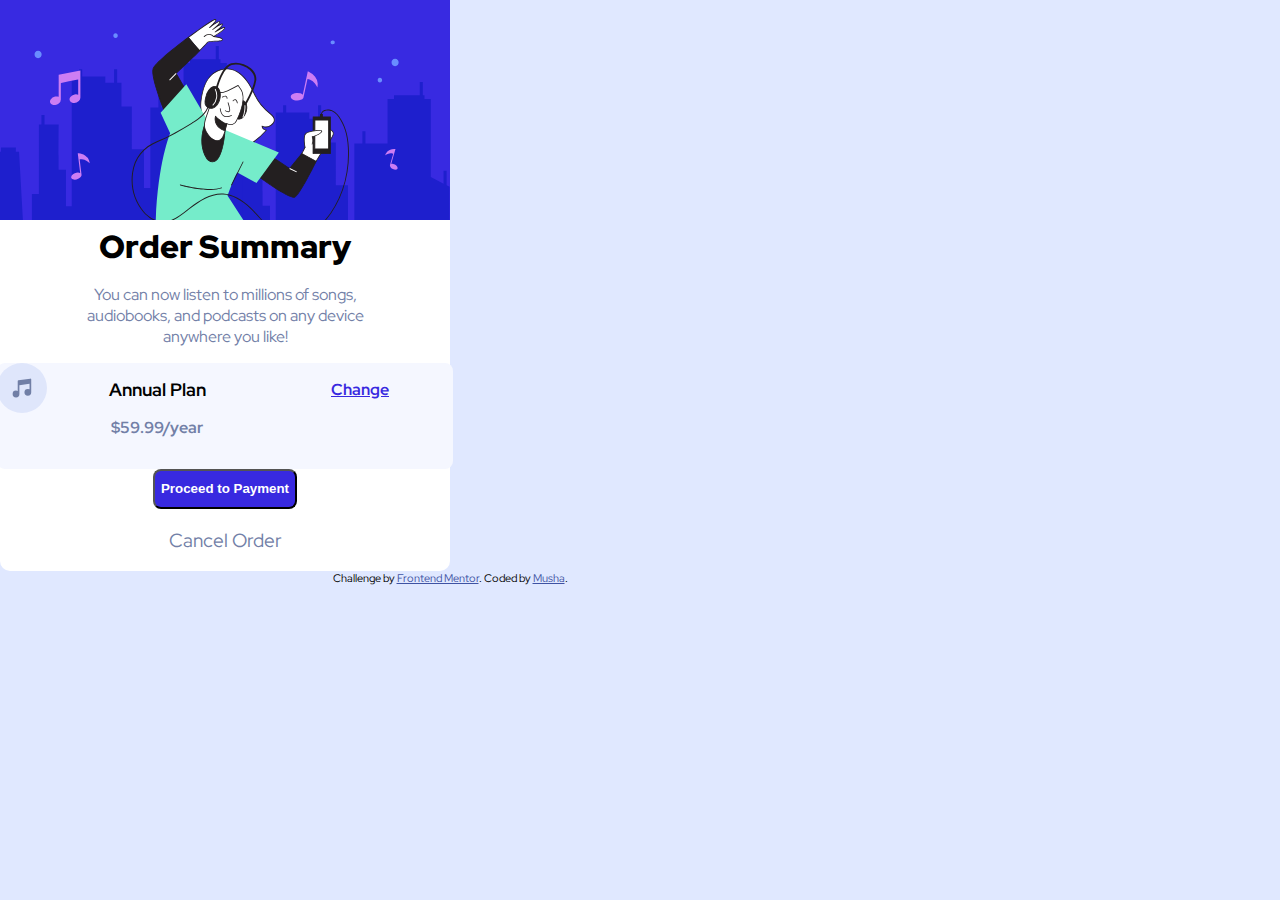
==== index.html @ b61687c1 "commit all" ====
<!DOCTYPE html>
<html lang="en">

<head>
  <meta charset="UTF-8">
  <meta name="viewport" content="width=device-width, initial-scale=1.0"> <!-- displays site properly based on user's device -->

  <link rel="icon" type="image/png" sizes="32x32" href="./images/favicon-32x32.png">

  <title>Frontend Mentor | Order summary card</title>

  <link rel="stylesheet" href="style.css">
</head>

<body>
  <div class="big_div">
    <div class="img_part">
      <img src="./images/illustration-hero.svg" alt="illustration-hero">
    </div>
    <h1>Order Summary</h1>

    <p> You can now listen to millions of songs, audiobooks, and podcasts on any
      device anywhere you like!</p>
    <div class="plan_part">
      <img class="icon_music" src="./images/icon-music.svg" alt="icon-music">
      <h2>Annual Plan
        <p>$59.99/year</p>
      </h2>

      <p class="underlined"> Change</p>
    </div>
    <button>Proceed to Payment</button>
    <h3>Cancel Order</h3>
  </div>
  <div class="attribution">
    Challenge by <a href="https://www.frontendmentor.io?ref=challenge" target="_blank">Frontend Mentor</a>.
    Coded by <a href="#">Musha</a>.
  </div>
</body>

</html>
---- style.css ----
@import url("https://fonts.googleapis.com/css2?family=Red+Hat+Display:wght@500;700;900&display=swap");

body {
    margin: 0;
    padding: 0;
    max-width: 100vh;
    background-color: hsl(225, 100%, 94%);
    font-family: "Red Hat Display", sans-serif;
}
.big_div {
    display: grid;
    justify-items: center;
    place-content: center;
    text-align: center;
    border-radius: 10px;
    background-color: #fff;
    width: 50%;
}
.img_part{
   
}
h1 {
    text-align: center;
    font-weight: 900;
    margin: 0;
}

p {
    color: hsl(224, 23%, 55%);
    font-size: 16px;
    margin: 0;
    padding: 1rem 4rem 1rem;
}
.plan_part{
    border-radius: 8px;
    background-color:hsl(225, 100%, 98%);
    display: flex;
}
.icon_music{
   max-width: 70px;
   height: 50px;
}
h2{
   font-size: 18px;
}
p.underlined{
    color: hsl(245, 75%, 52%);
    font-weight: bold;
    text-decoration: underline;
    cursor: pointer;
}
button{
 max-width: 40%;
 border-radius: 8px;
 height: 40px;
 background-color: hsl(245, 75%, 52%);
 color: #fff;
 font-weight: bold;
 cursor: pointer;
}

button :active {
  background-color: hsl(225, 100%, 94%);  
}
h3{
    color:hsl(224, 23%, 55%);
    font-weight: 400;
    cursor: pointer;
}
.attribution {
    font-size: 11px;
    text-align: center;
}
.attribution a {
    color: hsl(228, 45%, 44%);
}
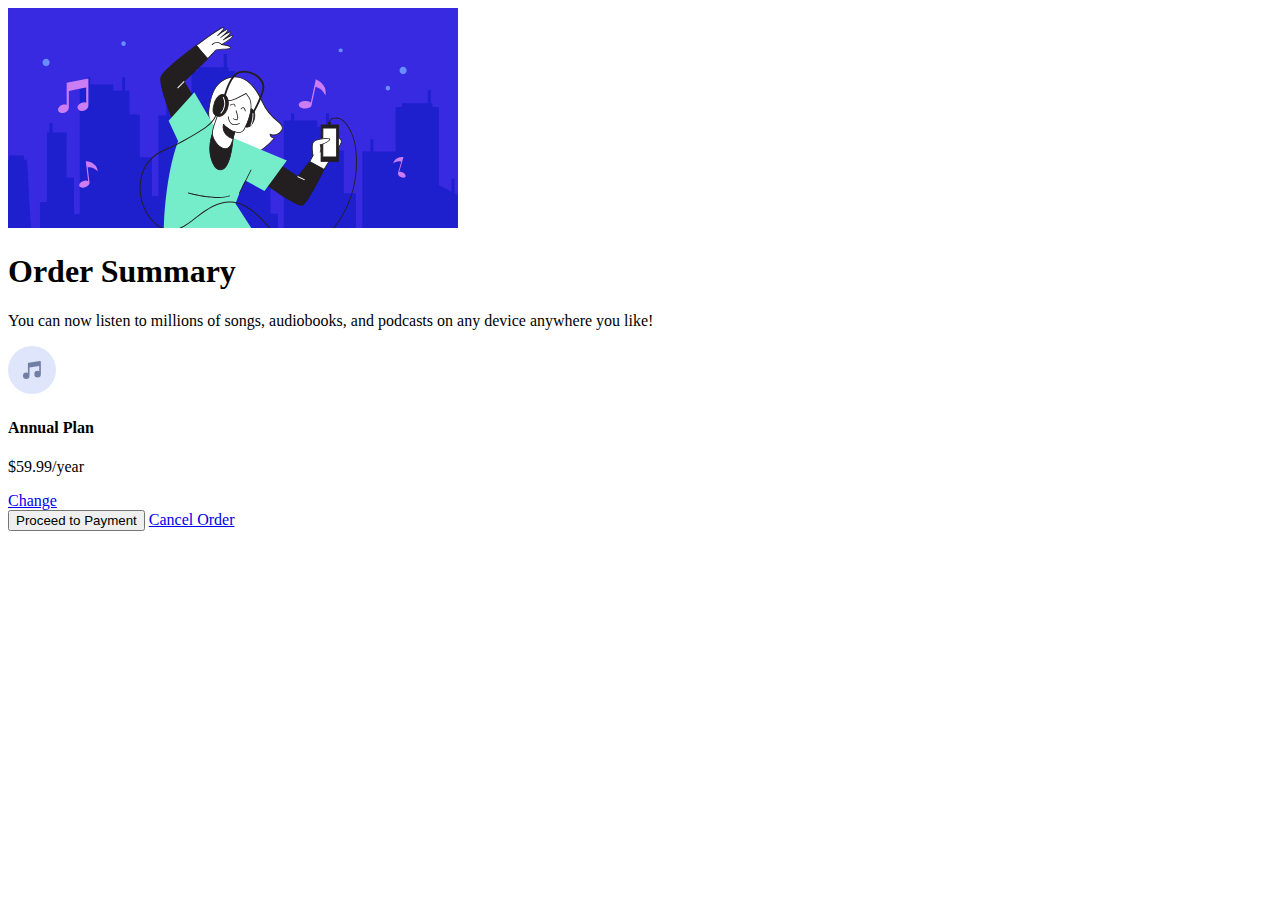
==== commit 784b512a: "changed" ====
--- a/index.html
+++ b/index.html
@@ -2,40 +2,35 @@
 <html lang="en">
 
 <head>
-  <meta charset="UTF-8">
-  <meta name="viewport" content="width=device-width, initial-scale=1.0"> <!-- displays site properly based on user's device -->
-
-  <link rel="icon" type="image/png" sizes="32x32" href="./images/favicon-32x32.png">
-
-  <title>Frontend Mentor | Order summary card</title>
-
-  <link rel="stylesheet" href="style.css">
+    <meta charset="UTF-8">
+    <meta http-equiv="X-UA-Compatible" content="IE=edge">
+    <meta name="viewport" content="width=device-width, initial-scale=1.0">
+    <title>Document</title>
+    <link rel="stylesheet" href="./typoy.css">
 </head>
 
 <body>
-  <div class="big_div">
-    <div class="img_part">
-      <img src="./images/illustration-hero.svg" alt="illustration-hero">
-    </div>
-    <h1>Order Summary</h1>
-
-    <p> You can now listen to millions of songs, audiobooks, and podcasts on any
-      device anywhere you like!</p>
-    <div class="plan_part">
-      <img class="icon_music" src="./images/icon-music.svg" alt="icon-music">
-      <h2>Annual Plan
-        <p>$59.99/year</p>
-      </h2>
-
-      <p class="underlined"> Change</p>
-    </div>
-    <button>Proceed to Payment</button>
-    <h3>Cancel Order</h3>
-  </div>
-  <div class="attribution">
-    Challenge by <a href="https://www.frontendmentor.io?ref=challenge" target="_blank">Frontend Mentor</a>.
-    Coded by <a href="#">Musha</a>.
-  </div>
+    <main class="card">
+        <img src="./images/illustration-hero.svg" alt="Hero image">
+        <section class="contents">
+            <h1>Order Summary</h1>
+            <p>You can now listen to millions of songs, audiobooks, and podcasts on any device anywhere you like!</p>
+            <div class="plan-card">
+                <div class="price">
+                    <div class="music-icon">
+                        <img src="./images/icon-music.svg" alt="Music icon">
+                    </div>
+                    <div class="plan-price">
+                        <h4>Annual Plan</h4>
+                        <p>$59.99/year</p>
+                    </div>
+                </div>
+                <a class="change-btn" href="#change">Change</a>
+            </div>
+            <button class="payment-btn">Proceed to Payment</button>
+            <a class="cancel-btn" href="#cancel">Cancel Order</a>
+        </section>
+    </main>
 </body>
 
 </html>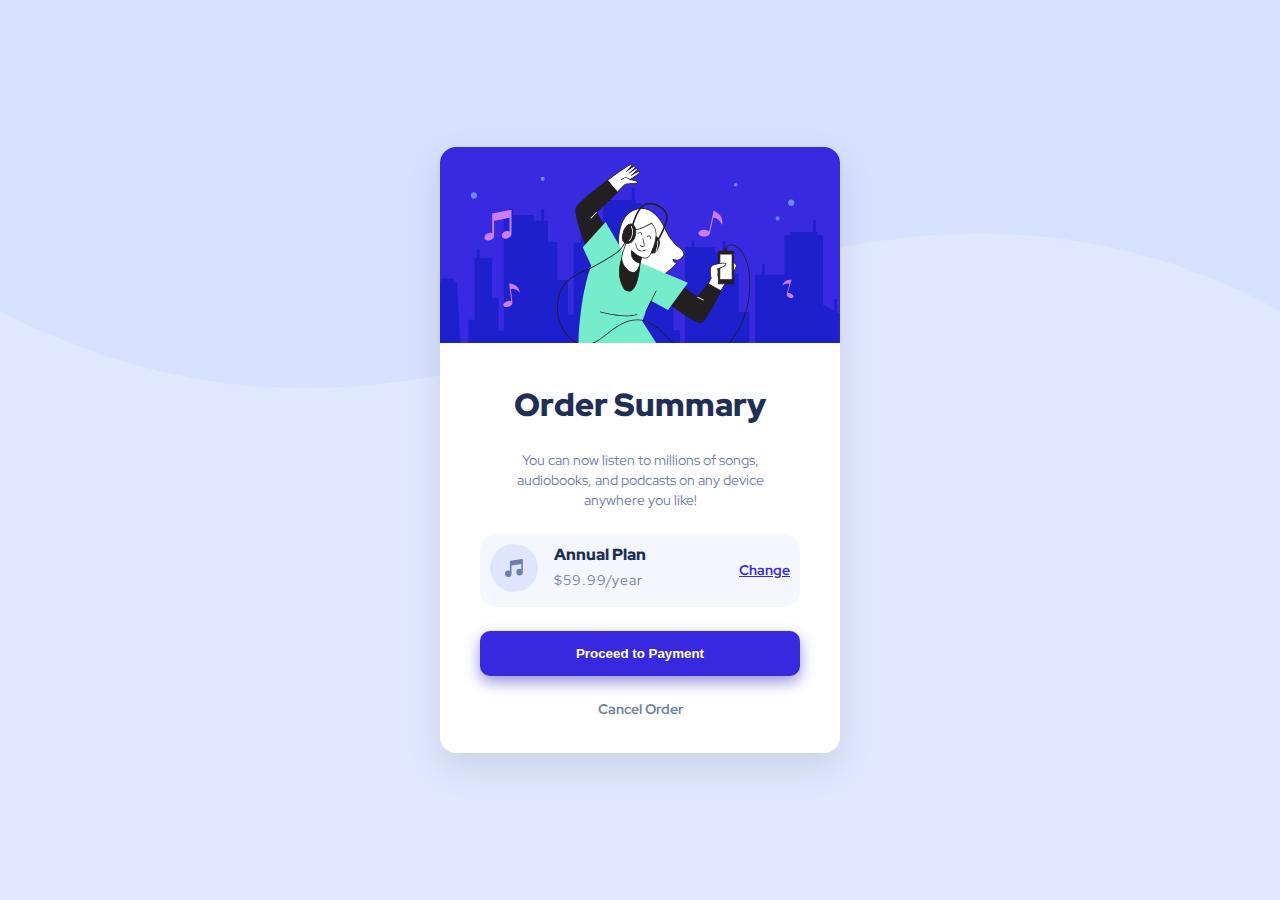
==== commit d5b9446d: "corrected" ====
--- a/index.html
+++ b/index.html
@@ -6,7 +6,7 @@
     <meta http-equiv="X-UA-Compatible" content="IE=edge">
     <meta name="viewport" content="width=device-width, initial-scale=1.0">
     <title>Document</title>
-    <link rel="stylesheet" href="./typoy.css">
+    <link rel="stylesheet" href="./style.css">
 </head>
 
 <body>
--- a/style.css
+++ b/style.css
@@ -0,0 +1,132 @@
+@import url("https://fonts.googleapis.com/css2?family=Red+Hat+Display:wght@500;700;900&display=swap");
+
+* {
+    box-sizing: border-box;
+}
+
+body {
+    margin: 0;
+    font-family: "Red Hat Display", sans-serif;
+    --primary-pale-blue: hsl(225, 100%, 94%);
+    --primary-bright-blue: hsl(245, 75%, 52%);
+    --neutral-pale-blue: hsl(225, 100%, 98%);
+    --neutral-desaturated-blue: hsl(224, 23%, 55%);
+    --neutral-dark-blue: hsl(223, 47%, 23%);
+    --border-radius: 1rem;
+
+    display: grid;
+    place-content: center;
+    background: no-repeat var(--primary-pale-blue) url(./images/pattern-background-desktop.svg);
+    background-size: contain;
+    height: 100vh;
+}
+h1,
+h2,
+h3,
+h4,
+h5,
+h6,
+p {
+    margin: 0;
+    padding: 0;
+}
+p {
+    font-size: 16px;
+}
+
+@media screen and (max-width: 375px) {
+    body {
+        background: no-repeat var(--primary-pale-blue) url(./images/pattern-background-mobile.svg);
+    }
+    main.card {
+        max-width: 330px;
+    }
+}
+
+main.card {
+    width: 400px;
+    border-radius: var(--border-radius);
+    overflow: hidden;
+    box-shadow: 0px 14px 36px rgb(0 0 0 / 10%);
+    background-color: #fff;
+}
+img {
+    width: 100%;
+}
+
+section.contents {
+    padding: 2.2rem 2.5rem;
+    text-align: center;
+    display: grid;
+    gap: 1.5rem;
+}
+section.contents h1 {
+    font-weight: 900;
+    color: var(--neutral-dark-blue);
+}
+section.contents p {
+    padding: 0 16px;
+    color: var(--neutral-desaturated-blue);
+    font-size: 14px;
+    line-height: 20px;
+}
+section.contents .plan-card {
+    background-color: var(--neutral-pale-blue);
+    border-radius: var(--border-radius);
+    display: flex;
+    justify-content: space-between;
+    padding: 10px;
+    align-items: center;
+}
+section.contents .plan-card .price {
+    display: flex;
+    gap: 1rem;
+}
+section.contents .plan-card .music-icon {
+    width: 48px;
+}
+section.contents .plan-card h4 {
+    color: var(--neutral-dark-blue);
+    font-weight: 900;
+    margin-bottom: 5px;
+}
+section.contents .plan-price p {
+    padding: 0;
+    text-align: start;
+    letter-spacing: 1px;
+}
+
+section.contents .plan-card a.change-btn {
+    font-size: 14px;
+    color: var(--primary-bright-blue);
+}
+section.contents .plan-card a.change-btn:active {
+    text-decoration: none;
+}
+
+section.contents .payment-btn,
+section.contents .plan-card a.change-btn {
+    font-weight: 700;
+}
+section.contents .payment-btn {
+    background-color: var(--primary-bright-blue);
+    outline: none;
+    border: none;
+    padding: 15px 0;
+    border-radius: 10px;
+    color: white;
+    box-shadow: 0px 6px 15px hsl(245deg 100% 35% / 44%);
+    cursor: pointer;
+}
+section.contents .payment-btn:active {
+    background-color: hsl(246deg 86% 68%);
+}
+section.contents a.cancel-btn {
+    color: var(--neutral-desaturated-blue);
+    text-decoration: none;
+    font-weight: 700;
+    font-size: 14px;
+}
+section.contents a.cancel-btn:active {
+    color: var(--neutral-dark-blue);
+}
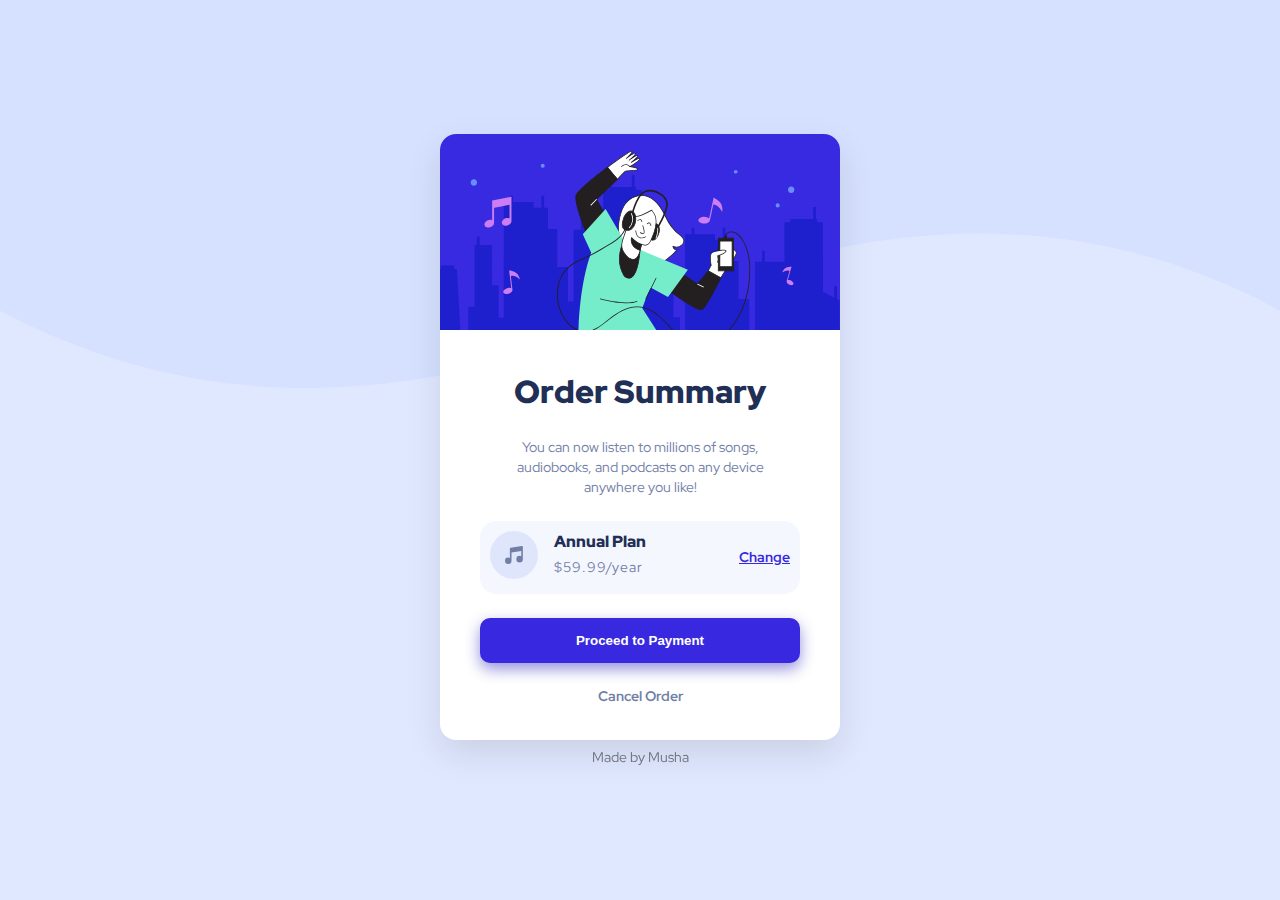
==== commit 54c2fbe9: "footer added" ====
--- a/index.html
+++ b/index.html
@@ -32,5 +32,5 @@
         </section>
     </main>
 </body>
-
+<footer>Made by Musha</footer>
 </html>--- a/style.css
+++ b/style.css
@@ -130,3 +130,10 @@
 section.contents a.cancel-btn:active {
     color: var(--neutral-dark-blue);
 }
+
+footer {
+    text-align: center;
+    margin-top: 8px;
+    opacity: .5;
+    font-size: 14px;
+}